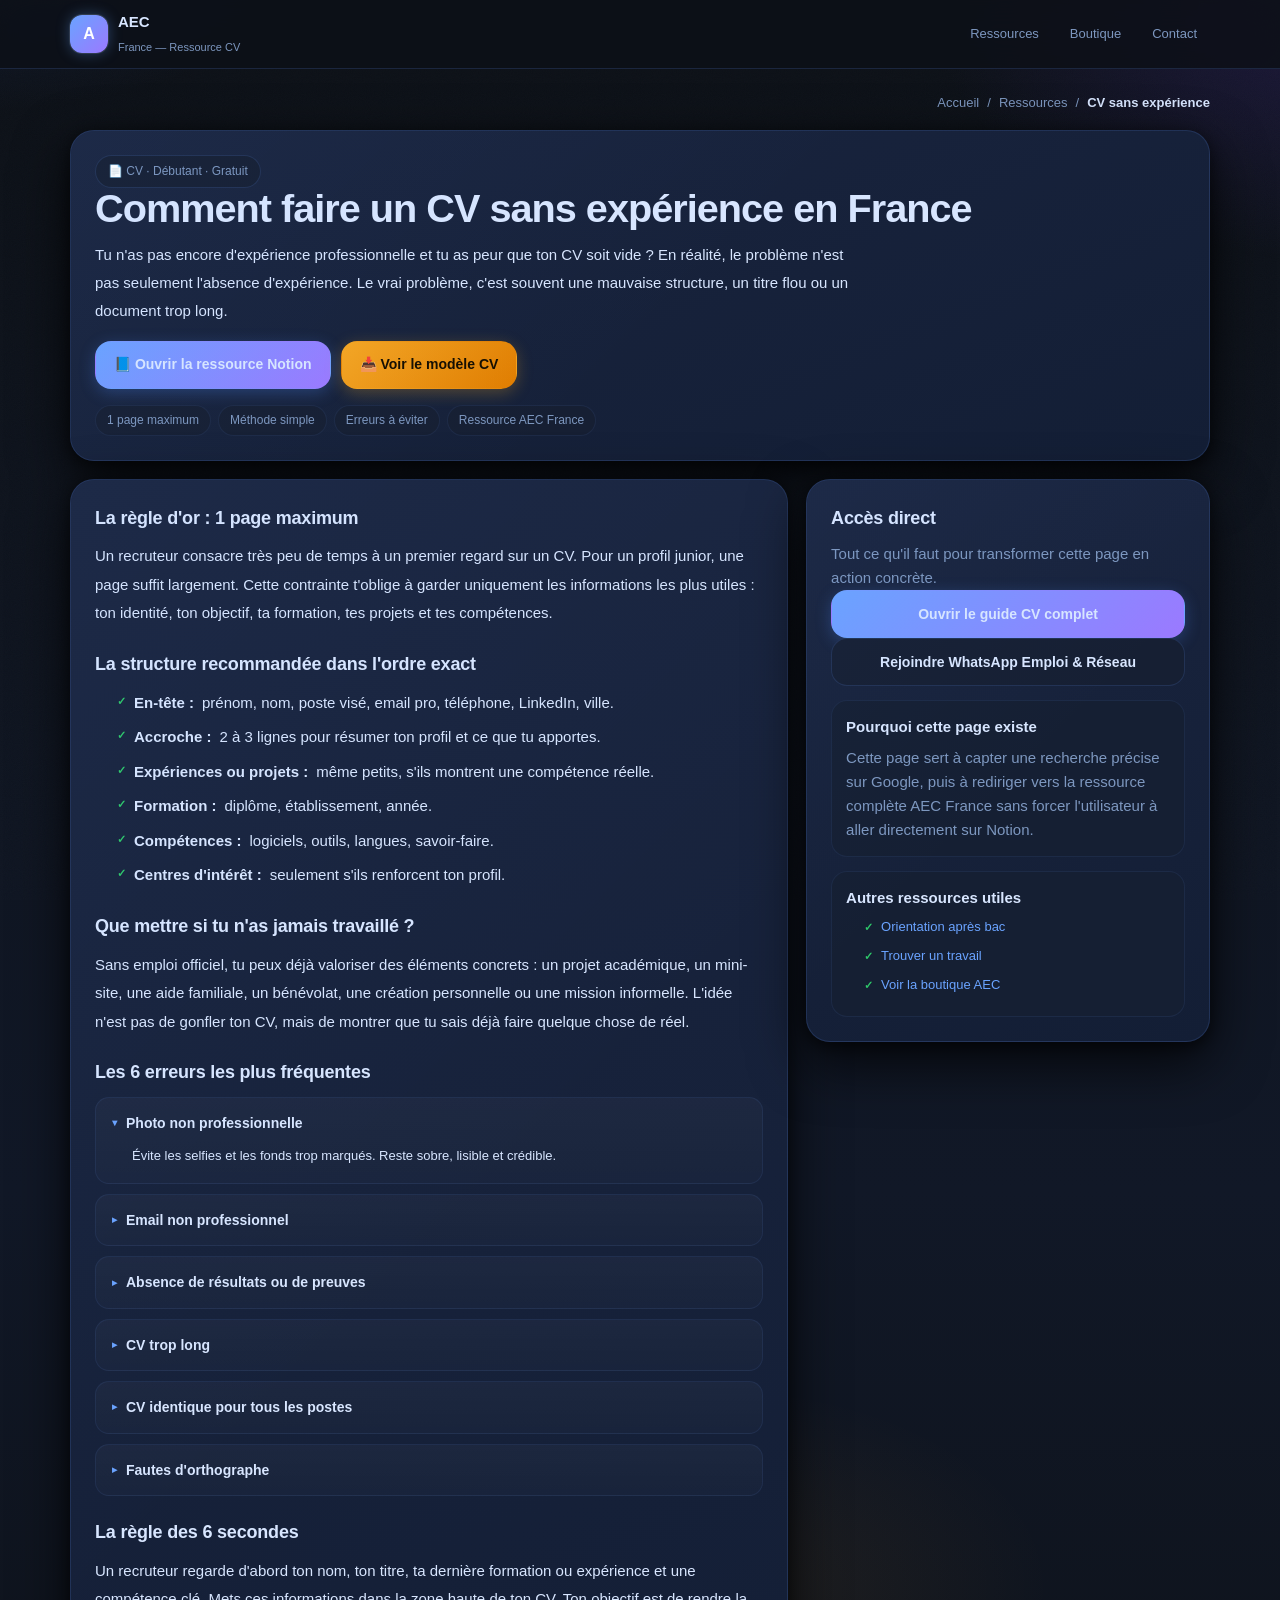
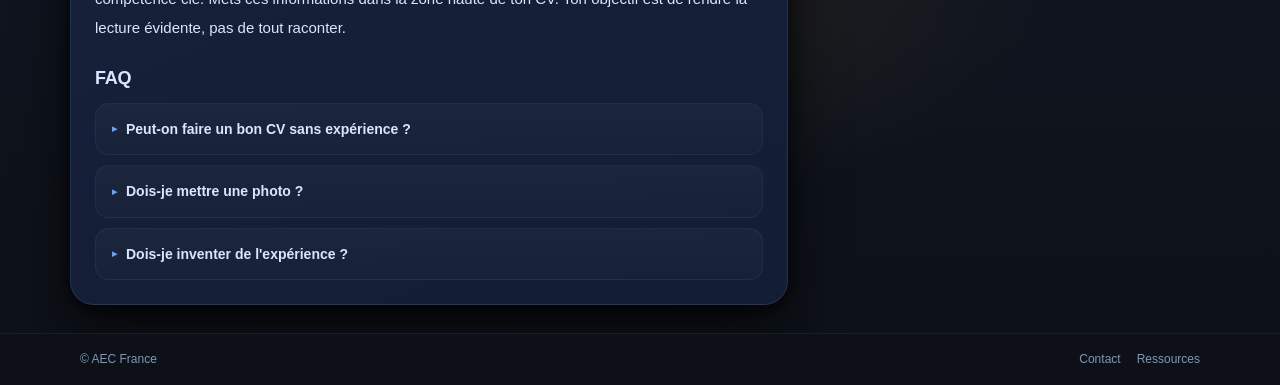
==== pages/cv-sans-experience.html @ b90a09a0 "fusion main dans dev" ====
<!doctype html>
<html lang="fr">
<head>
  <meta charset="utf-8" />
  <meta name="viewport" content="width=device-width, initial-scale=1" />

  <!-- SEO principal : mot-clé exact + promesse claire -->
  <title>CV sans expérience en France | Modèle gratuit + méthode simple</title>
  <meta name="description" content="Comment faire un CV sans expérience en France : structure en 1 page, erreurs à éviter, modèle gratuit à télécharger et méthode AEC France." />
  <meta name="robots" content="index, follow, max-image-preview:large" />
  <link rel="canonical" href="https://brice96940.github.io/AEC-France/pages/cv-sans-experience.html" />

  <!-- Open Graph / partage WhatsApp, Facebook, LinkedIn -->
  <meta property="og:type" content="article" />
  <meta property="og:title" content="CV sans expérience en France | Modèle gratuit + méthode" />
  <meta property="og:description" content="Une méthode simple pour créer un CV clair, crédible et efficace, même sans expérience." />
  <meta property="og:url" content="https://brice96940.github.io/AEC-France/pages/cv-sans-experience.html" />
  <meta property="og:image" content="https://brice96940.github.io/AEC-France/preview.jpg" />
  <meta name="twitter:card" content="summary_large_image" />

  <link rel="stylesheet" href="../css/style.css" />
  <script async src="https://www.googletagmanager.com/gtag/js?id=G-3CMKMB7J42"></script>
  <script src="../js/tracking.js" defer></script>

  <!-- Données structurées : article + FAQ pour enrichir le SEO -->
  <script type="application/ld+json">
  {
    "@context": "https://schema.org",
    "@graph": [
      {
        "@type": "Article",
        "headline": "CV sans expérience en France",
        "description": "Méthode simple pour faire un CV sans expérience : structure, erreurs à éviter et modèle gratuit.",
        "author": {
          "@type": "Person",
          "name": "Brice Awoumpe"
        },
        "publisher": {
          "@type": "Organization",
          "name": "AEC France"
        },
        "mainEntityOfPage": "https://brice96940.github.io/AEC-France/pages/cv-sans-experience.html"
      },
      {
        "@type": "FAQPage",
        "mainEntity": [
          {
            "@type": "Question",
            "name": "Peut-on faire un bon CV sans expérience ?",
            "acceptedAnswer": {
              "@type": "Answer",
              "text": "Oui. Un bon CV sans expérience met en avant la formation, les projets, les compétences réelles et une structure claire en une page."
            }
          },
          {
            "@type": "Question",
            "name": "Combien de pages pour un CV débutant ?",
            "acceptedAnswer": {
              "@type": "Answer",
              "text": "Une seule page. C'est le format le plus lisible et le plus adapté pour un profil junior ou étudiant."
            }
          }
        ]
      }
    ]
  }
  </script>
</head>
<body>
  <a class="skip" href="#main">Aller au contenu</a>

  <!-- Header simple : on ramène vers la home pour garder le squelette global cohérent -->
  <header class="topbar">
    <div class="topbar-inner">
      <a class="brand" href="../index.html#/accueil" data-track="seo_cv_brand" data-link-kind="internal">
        <span class="logo" aria-hidden="true">A</span>
        <div class="brand-t">
          <b>AEC</b>
          <span class="sub">France — Ressource CV</span>
        </div>
      </a>
      <nav aria-label="Navigation secondaire">
        <a class="tab" href="../index.html#/ressources" data-track="seo_cv_nav_ressources" data-link-kind="internal">Ressources</a>
        <a class="tab" href="../index.html#/boutique" data-track="seo_cv_nav_boutique" data-link-kind="internal">Boutique</a>
        <a class="tab" href="../index.html#/contact" data-track="seo_cv_nav_contact" data-link-kind="internal">Contact</a>
      </nav>
    </div>
  </header>

  <main class="wrap z1 seo-page" id="main">
    <!-- Fil d'Ariane : bon pour UX + SEO -->
    <nav class="breadcrumbs" aria-label="Fil d'Ariane">
      <a href="../index.html#/accueil" data-track="seo_cv_breadcrumb_home" data-link-kind="internal">Accueil</a>
      <span>/</span>
      <a href="../index.html#/ressources" data-track="seo_cv_breadcrumb_resources" data-link-kind="internal">Ressources</a>
      <span>/</span>
      <strong>CV sans expérience</strong>
    </nav>

    <section class="surface seo-hero">
      <span class="pill">📄 CV · Débutant · Gratuit</span>
      <h1>Comment faire un CV sans expérience en France</h1>
      <p class="lead">
        Tu n'as pas encore d'expérience professionnelle et tu as peur que ton CV soit vide ?
        En réalité, le problème n'est pas seulement l'absence d'expérience. Le vrai problème,
        c'est souvent une mauvaise structure, un titre flou ou un document trop long.
      </p>
      <div class="row hero-cta-row">
        <a
          class="btn primary"
          href="https://www.notion.so/Emploi-CV-323e2b4c1673809f8ff2cb8cb9d68da5?pvs=21"
          target="_blank"
          rel="noopener"
          data-track="seo_cv_open_notion"
          data-link-kind="notion"
        >
          📘 Ouvrir la ressource Notion
        </a>
        <a
          class="btn accent"
          href="https://www.notion.so/Emploi-CV-323e2b4c1673809f8ff2cb8cb9d68da5?pvs=21"
          target="_blank"
          rel="noopener"
          data-track="seo_cv_download_model"
          data-link-kind="download"
        >
          📥 Voir le modèle CV
        </a>
      </div>
      <div class="tags seo-tags">
        <span class="tag">1 page maximum</span>
        <span class="tag">Méthode simple</span>
        <span class="tag">Erreurs à éviter</span>
        <span class="tag">Ressource AEC France</span>
      </div>
    </section>

    <div class="seo-grid">
      <article class="surface seo-content">
        <section>
          <h2>La règle d'or : 1 page maximum</h2>
          <p>
            Un recruteur consacre très peu de temps à un premier regard sur un CV. Pour un profil
            junior, une page suffit largement. Cette contrainte t'oblige à garder uniquement les
            informations les plus utiles : ton identité, ton objectif, ta formation, tes projets et
            tes compétences.
          </p>
        </section>

        <section>
          <h2>La structure recommandée dans l'ordre exact</h2>
          <ol class="seo-list">
            <li><strong>En-tête :</strong> prénom, nom, poste visé, email pro, téléphone, LinkedIn, ville.</li>
            <li><strong>Accroche :</strong> 2 à 3 lignes pour résumer ton profil et ce que tu apportes.</li>
            <li><strong>Expériences ou projets :</strong> même petits, s'ils montrent une compétence réelle.</li>
            <li><strong>Formation :</strong> diplôme, établissement, année.</li>
            <li><strong>Compétences :</strong> logiciels, outils, langues, savoir-faire.</li>
            <li><strong>Centres d'intérêt :</strong> seulement s'ils renforcent ton profil.</li>
          </ol>
        </section>

        <section>
          <h2>Que mettre si tu n'as jamais travaillé ?</h2>
          <p>
            Sans emploi officiel, tu peux déjà valoriser des éléments concrets : un projet académique,
            un mini-site, une aide familiale, un bénévolat, une création personnelle ou une mission
            informelle. L'idée n'est pas de gonfler ton CV, mais de montrer que tu sais déjà faire
            quelque chose de réel.
          </p>
        </section>

        <section>
          <h2>Les 6 erreurs les plus fréquentes</h2>
          <div class="faq-list">
            <details open>
              <summary>Photo non professionnelle</summary>
              <p>Évite les selfies et les fonds trop marqués. Reste sobre, lisible et crédible.</p>
            </details>
            <details>
              <summary>Email non professionnel</summary>
              <p>Utilise une adresse simple du type prenom.nom@gmail.com.</p>
            </details>
            <details>
              <summary>Absence de résultats ou de preuves</summary>
              <p>Mets des actions concrètes : projet mené, document produit, outil maîtrisé, résultat obtenu.</p>
            </details>
            <details>
              <summary>CV trop long</summary>
              <p>Une page. Toujours. Surtout pour un profil junior.</p>
            </details>
            <details>
              <summary>CV identique pour tous les postes</summary>
              <p>Adapte au moins le titre visé, l'accroche et les mots-clés principaux.</p>
            </details>
            <details>
              <summary>Fautes d'orthographe</summary>
              <p>Fais toujours relire le document avant envoi. Une faute peut casser la crédibilité.</p>
            </details>
          </div>
        </section>

        <section>
          <h2>La règle des 6 secondes</h2>
          <p>
            Un recruteur regarde d'abord ton nom, ton titre, ta dernière formation ou expérience et une
            compétence clé. Mets ces informations dans la zone haute de ton CV. Ton objectif est de rendre
            la lecture évidente, pas de tout raconter.
          </p>
        </section>

        <section>
          <h2>FAQ</h2>
          <div class="faq-list">
            <details>
              <summary>Peut-on faire un bon CV sans expérience ?</summary>
              <p>Oui. Avec une structure claire, des projets crédibles et des compétences bien présentées.</p>
            </details>
            <details>
              <summary>Dois-je mettre une photo ?</summary>
              <p>Ce n'est pas obligatoire partout, mais si tu en mets une, elle doit être sobre et professionnelle.</p>
            </details>
            <details>
              <summary>Dois-je inventer de l'expérience ?</summary>
              <p>Non. Il vaut mieux valoriser honnêtement des projets réels plutôt que mentir.</p>
            </details>
          </div>
        </section>
      </article>

      <aside class="surface seo-sidebar">
        <h2>Accès direct</h2>
        <p class="muted">Tout ce qu'il faut pour transformer cette page en action concrète.</p>

        <a
          class="btn primary block"
          href="https://www.notion.so/Emploi-CV-323e2b4c1673809f8ff2cb8cb9d68da5?pvs=21"
          target="_blank"
          rel="noopener"
          data-track="seo_cv_sidebar_notion"
          data-link-kind="notion"
        >
          Ouvrir le guide CV complet
        </a>

        <a
          class="btn ghost block"
          href="https://chat.whatsapp.com/JfN5sIHdATXJtIuHVyPffW"
          target="_blank"
          rel="noopener"
          data-track="seo_cv_sidebar_whatsapp"
          data-link-kind="whatsapp"
        >
          Rejoindre WhatsApp Emploi & Réseau
        </a>

        <div class="panel mini seo-note">
          <h3>Pourquoi cette page existe</h3>
          <p class="muted">
            Cette page sert à capter une recherche précise sur Google, puis à rediriger vers la
            ressource complète AEC France sans forcer l'utilisateur à aller directement sur Notion.
          </p>
        </div>

        <div class="panel mini seo-note">
          <h3>Autres ressources utiles</h3>
          <ul class="seo-links">
            <li><a href="./orientation-apres-bac.html" data-track="seo_cv_to_orientation" data-link-kind="internal">Orientation après bac</a></li>
            <li><a href="./trouver-travail.html" data-track="seo_cv_to_job" data-link-kind="internal">Trouver un travail</a></li>
            <li><a href="../index.html#/boutique" data-track="seo_cv_to_boutique" data-link-kind="internal">Voir la boutique AEC</a></li>
          </ul>
        </div>
      </aside>
    </div>
  </main>

  <footer class="foot z1">
    <div class="fi">
      <span>© AEC France</span>
      <div class="fl">
        <a href="../index.html#/contact" data-track="seo_cv_footer_contact" data-link-kind="internal">Contact</a>
        <a href="../index.html#/ressources" data-track="seo_cv_footer_resources" data-link-kind="internal">Ressources</a>
      </div>
    </div>
  </footer>
</body>
</html>
---- css/style.css ----
:root {
      --bg: #0d1117;
      --bg1: #111827;
      --bg2: #141e30;

      --text: #d8e6ff;
      --muted: #7d97bf;
      --subtle: rgba(180, 205, 245, 0.35);

      --card: #161f32;
      --card2: #121a2c;

      --line: rgba(80, 120, 200, 0.22);
      --line2: rgba(80, 120, 200, 0.12);

      --blue: #6aa3ff;
      --blue2: #9b79ff;
      --gold: #f5a623;
      --gold2: #e07d00;
      --green: #2ec96a;

      --fd: "Syne", sans-serif;
      --fb: "DM Sans", sans-serif;

      --r: 16px;
      --rl: 24px;
      --sh: 0 20px 55px rgba(0, 0, 0, 0.75), 0 4px 16px rgba(0, 0, 0, 0.55);
      --shm: 0 6px 20px rgba(0, 0, 0, 0.45);
      --max: 1120px;
      --tap: 44px;
      --tr: 0.16s cubic-bezier(0.4, 0, 0.2, 1);
    }

    *,
    *::before,
    *::after {
      box-sizing: border-box;
    }

    html {
      scroll-behavior: smooth;
    }

    body {
      margin: 0;
      font-family: var(--fb);
      font-size: 15px;
      color: var(--text);
      background: #0d1117;
      background-image:
        radial-gradient(ellipse 1000px 600px at -5% -10%, rgba(50, 90, 200, 0.28), transparent 52%),
        radial-gradient(ellipse 800px 500px at 105% 0%, rgba(100, 60, 220, 0.2), transparent 52%),
        radial-gradient(ellipse 600px 350px at 55% 80%, rgba(245, 166, 35, 0.08), transparent 58%),
        linear-gradient(180deg, #0d1117 0%, #111827 60%, #0d1117 100%);
      line-height: 1.6;
      -webkit-font-smoothing: antialiased;
      min-height: 100vh;
    }

    body::before {
      content: "";
      position: fixed;
      inset: 0;
      z-index: 0;
      pointer-events: none;
      opacity: 0.02;
      background-image: url("data:image/svg+xml,%3Csvg viewBox='0 0 200 200' xmlns='http://www.w3.org/2000/svg'%3E%3Cfilter id='n'%3E%3CfeTurbulence type='fractalNoise' baseFrequency='.85' numOctaves='4' stitchTiles='stitch'/%3E%3C/filter%3E%3Crect width='100%25' height='100%25' filter='url(%23n)'/%3E%3C/svg%3E");
      background-size: 180px;
    }

    a {
      color: inherit;
      text-decoration: none;
    }

    .z1 {
      position: relative;
      z-index: 1;
    }

    .wrap {
      max-width: var(--max);
      margin: 0 auto;
      padding: 18px 20px 28px;
    }

    .skip {
      position: absolute;
      left: -999px;
      top: auto;
      width: 1px;
      height: 1px;
      overflow: hidden;
    }

    .skip:focus {
      left: 12px;
      top: 10px;
      width: auto;
      height: auto;
      padding: 10px 14px;
      background: rgba(255, 255, 255, 0.1);
      border: 1px solid rgba(255, 255, 255, 0.2);
      border-radius: 10px;
      z-index: 999;
    }

    .topbar {
      position: sticky;
      top: 0;
      z-index: 100;
      backdrop-filter: blur(18px) saturate(1.4);
      -webkit-backdrop-filter: blur(18px) saturate(1.4);
      background: rgba(13, 17, 23, 0.88);
      border-bottom: 1px solid var(--line);
    }

    .topbar-inner {
      max-width: var(--max);
      margin: 0 auto;
      padding: 10px 20px;
      display: flex;
      align-items: center;
      justify-content: space-between;
      gap: 14px;
    }

    .brand {
      display: flex;
      gap: 10px;
      align-items: center;
      text-decoration: none;
    }

    .logo {
      width: 38px;
      height: 38px;
      border-radius: 12px;
      background: linear-gradient(135deg, var(--blue), var(--blue2));
      box-shadow: 0 0 0 1px rgba(255, 255, 255, 0.1), 0 0 14px rgba(100, 163, 255, 0.35);
      flex: 0 0 auto;
      display: flex;
      align-items: center;
      justify-content: center;
      font-family: var(--fd);
      font-weight: 800;
      font-size: 16px;
      color: #fff;
    }

    .brand-t b {
      font-family: var(--fd);
      font-size: 15px;
      font-weight: 800;
      display: block;
    }

    .brand-t .sub {
      color: var(--muted);
      font-size: 11px;
    }

    nav {
      display: flex;
      gap: 5px;
      flex-wrap: wrap;
      justify-content: flex-end;
    }

    .tab {
      padding: 8px 12px;
      border-radius: 999px;
      border: 1px solid transparent;
      background: transparent;
      color: var(--muted);
      font-family: var(--fb);
      font-weight: 500;
      font-size: 13px;
      transition: all var(--tr);
      min-height: var(--tap);
      display: inline-flex;
      align-items: center;
      cursor: pointer;
    }

    .tab:hover {
      color: var(--text);
      background: var(--card);
      border-color: var(--line);
    }

    .tab.active {
      color: var(--text);
      background: rgba(245, 166, 35, 0.14);
      border-color: rgba(245, 166, 35, 0.35);
      box-shadow: 0 0 0 3px rgba(255, 176, 32, 0.05);
    }

    .menu-btn {
      display: none;
      height: var(--tap);
      min-width: var(--tap);
      padding: 0 12px;
      border-radius: 10px;
      border: 1px solid var(--line);
      background: var(--card);
      color: var(--text);
      cursor: pointer;
      align-items: center;
      justify-content: center;
      gap: 7px;
      font-weight: 600;
      font-size: 13px;
      font-family: var(--fb);
      transition: all var(--tr);
    }

    .menu-btn:hover {
      border-color: rgba(255, 255, 255, 0.18);
      background: rgba(255, 255, 255, 0.07);
    }

    .menu-panel {
      display: none;
      border-top: 1px solid var(--line2);
      background: rgba(13, 17, 23, 0.96);
      padding: 10px 20px 14px;
    }

    .menu-panel.open {
      display: block;
    }

    .menu-grid {
      display: grid;
      grid-template-columns: 1fr 1fr;
      gap: 8px;
      max-width: var(--max);
      margin: 0 auto;
    }

    .view {
      display: none;
      animation: fade-in 0.2s ease;
    }

    .view.active {
      display: block;
    }

    @keyframes fade-in {
      from {
        opacity: 0;
        transform: translateY(5px);
      }

      to {
        opacity: 1;
        transform: none;
      }
    }

    .surface {
      background: linear-gradient(158deg, #1a2540, #131e35);
      border: 1px solid var(--line);
      border-radius: var(--rl);
      box-shadow: var(--sh);
      padding: 24px;
      position: relative;
      overflow: hidden;
    }

    .surface::before {
      content: "";
      position: absolute;
      inset: 0;
      background: linear-gradient(135deg, rgba(100, 160, 255, 0.04) 0%, transparent 55%);
      pointer-events: none;
      border-radius: inherit;
    }

    .surface.tight {
      padding: 20px;
    }

    .surface.compact-y {
      padding-top: 18px;
      padding-bottom: 18px;
    }

    .panel {
      background: #151f33;
      border: 1px solid var(--line2);
      border-radius: var(--r);
      padding: 18px;
      transition: border-color var(--tr), background var(--tr), transform var(--tr);
    }

    .panel:hover {
      border-color: var(--line);
      background: #1c2840;
      transform: translateY(-1px);
    }

    .panel.flat {
      background: #121b2e;
    }

    .panel.mini {
      padding: 14px;
    }

    .g2 {
      display: grid;
      grid-template-columns: 1.15fr 0.85fr;
      gap: 14px;
      align-items: start;
      margin-bottom: 0;
    }
    
    .sidebar-preview {
      width: 100%;
      display: block;
      border-radius: 12px;
      margin-top: 10px;
      border: 1px solid var(--line2);
      background: #0f1728;
    }

    .g2eq {
      display: grid;
      grid-template-columns: 1fr 1fr;
      gap: 14px;
      align-items: stretch;
      margin-bottom: 0;
    }

    .g3 {
      display: grid;
      grid-template-columns: repeat(3, 1fr);
      gap: 14px;
    }

    h1 {
      margin: 0 0 12px;
      font-family: var(--fd);
      font-size: clamp(26px, 3.1vw, 44px);
      font-weight: 800;
      letter-spacing: -1px;
      line-height: 1.04;
    }

    h2 {
      margin: 0 0 10px;
      font-family: var(--fd);
      font-size: 18px;
      font-weight: 700;
      letter-spacing: -0.2px;
    }

    h3 {
      margin: 0 0 7px;
      font-family: var(--fd);
      font-size: 15px;
      font-weight: 700;
    }

    p {
      margin: 0;
    }

    .muted {
      color: var(--muted);
    }

    .subtle {
      color: var(--subtle);
    }

    strong {
      color: var(--text);
    }

    .pill {
      display: inline-flex;
      align-items: center;
      gap: 7px;
      padding: 6px 12px;
      border-radius: 999px;
      border: 1px solid var(--line);
      background: #161f33;
      color: var(--muted);
      font-size: 12px;
      font-weight: 500;
      width: fit-content;
    }

    .badge {
      display: inline-flex;
      align-items: center;
      padding: 4px 10px;
      border-radius: 999px;
      font-size: 11px;
      font-weight: 700;
      letter-spacing: 0.2px;
      text-transform: uppercase;
      border: 1px solid var(--line);
      background: #161f33;
      color: var(--muted);
      width: fit-content;
    }

    .badge.best {
      border-color: rgba(255, 176, 32, 0.4);
      background: rgba(255, 176, 32, 0.1);
      color: var(--gold);
    }

    .badge.rec {
      border-color: rgba(79, 140, 255, 0.4);
      background: rgba(79, 140, 255, 0.1);
      color: var(--blue);
    }

    .row {
      display: flex;
      gap: 10px;
      flex-wrap: wrap;
      align-items: center;
    }

    .tags {
      display: flex;
      flex-wrap: wrap;
      gap: 7px;
      margin-top: 14px;
    }

    .tag {
      padding: 5px 11px;
      border-radius: 999px;
      border: 1px solid var(--line2);
      background: #161f33;
      color: var(--muted);
      font-size: 12px;
      font-weight: 500;
    }

    .btn {
      display: inline-flex;
      align-items: center;
      justify-content: center;
      gap: 8px;
      padding: 11px 18px;
      border-radius: var(--r);
      font-family: var(--fb);
      font-weight: 600;
      font-size: 14px;
      border: 1px solid transparent;
      cursor: pointer;
      transition: all var(--tr);
      min-height: var(--tap);
      user-select: none;
      -webkit-tap-highlight-color: transparent;
      text-align: center;
    }

    .btn:hover {
      transform: translateY(-1px);
    }

    .btn:active {
      transform: none;
    }

    .btn.primary {
      background: linear-gradient(135deg, var(--blue), var(--blue2));
      box-shadow: 0 4px 16px rgba(79, 140, 255, 0.28);
    }

    .btn.primary:hover {
      box-shadow: 0 6px 22px rgba(79, 140, 255, 0.4);
    }

    .btn.ghost {
      background: #161f33;
      border-color: var(--line);
    }

    .btn.ghost:hover {
      border-color: rgba(100, 163, 255, 0.35);
      background: #1e2e4a;
    }

    .btn.accent {
      background: linear-gradient(135deg, var(--gold), var(--gold2));
      color: #150e00;
      font-weight: 700;
      box-shadow: 0 4px 16px rgba(255, 176, 32, 0.26);
    }

    .btn.accent:hover {
      box-shadow: 0 6px 22px rgba(255, 176, 32, 0.38);
    }

    .btn.good {
      background: rgba(46, 201, 106, 0.14);
      border-color: rgba(46, 201, 106, 0.32);
      color: var(--green);
    }

    .btn.good:hover {
      background: rgba(46, 201, 106, 0.22);
    }

    .btn.block {
      width: 100%;
    }

    .price {
      font-family: var(--fd);
      font-size: 36px;
      font-weight: 800;
      letter-spacing: -1.5px;
      margin: 7px 0 5px;
      background: linear-gradient(135deg, var(--text) 40%, var(--muted));
      -webkit-background-clip: text;
      -webkit-text-fill-color: transparent;
      background-clip: text;
    }

    .hero-shell {
      display: grid;
      grid-template-columns: 1.08fr 0.92fr;
      gap: 14px;
      margin-top: 18px;
    }

    .hero-card {
      background: linear-gradient(180deg, rgba(255, 255, 255, 0.03), rgba(255, 255, 255, 0.01));
      border: 1px solid var(--line2);
      border-radius: 18px;
      padding: 16px;
    }

    .hero-illus {
      display: grid;
      grid-template-columns: 1fr 1fr;
      gap: 10px;
      margin-top: 14px;
    }

    .kpi {
      border-radius: 16px;
      border: 1px solid var(--line2);
      background: #131e32;
      padding: 14px 16px;
    }

    .kpi b {
      font-family: var(--fd);
      font-size: 15px;
      font-weight: 700;
      display: block;
      margin-bottom: 5px;
    }

    .kpi .muted {
      font-size: 12px;
      line-height: 1.5;
    }

    .impact-strip {
      display: grid;
      grid-template-columns: repeat(3, 1fr);
      gap: 10px;
      margin-top: 14px;
    }

    .impact-box {
      padding: 14px 15px;
      border-radius: 18px;
      border: 1px solid var(--line2);
      background: #131d31;
    }

    .impact-line {
      display: flex;
      align-items: baseline;
      gap: 10px;
    }

    .impact-num {
      font-family: var(--fd);
      font-weight: 800;
      font-size: 30px;
      line-height: 1;
      letter-spacing: -1px;
    }

    .quick-stack {
      display: flex;
      flex-direction: column;
      gap: 10px;
    }

    .quick-info {
      display: grid;
      gap: 10px;
      margin-top: 12px;
    }

    .hr {
      border: 0;
      border-top: 1px solid var(--line2);
      margin: 18px 0;
    }

    .banner {
      display: flex;
      align-items: flex-start;
      gap: 10px;
      background: rgba(245, 166, 35, 0.1);
      border: 1px solid rgba(245, 166, 35, 0.28);
      border-radius: 12px;
      padding: 11px 14px;
      color: var(--gold);
      font-size: 13px;
      margin-bottom: 13px;
    }

    .p-rec {
      border-color: rgba(100, 163, 255, 0.3) !important;
      background: linear-gradient(158deg, #1a2b50, #16223c) !important;
    }

    .p-rec:hover {
      border-color: rgba(100, 163, 255, 0.5) !important;
    }

    .snum {
      width: 30px;
      height: 30px;
      border-radius: 50%;
      flex: 0 0 30px;
      display: flex;
      align-items: center;
      justify-content: center;
      font-family: var(--fd);
      font-weight: 800;
      font-size: 13px;
      background: linear-gradient(135deg, var(--blue), var(--blue2));
      box-shadow: 0 0 10px rgba(79, 140, 255, 0.26);
      margin-bottom: 10px;
    }

    details {
      border: 1px solid var(--line2);
      background: #131e32;
      border-radius: var(--r);
      padding: 13px 16px;
      transition: border-color var(--tr), background var(--tr);
    }

    details:hover {
      border-color: var(--line);
      background: #1a2840;
    }

    details[open] {
      border-color: rgba(100, 163, 255, 0.28);
      background: rgba(100, 163, 255, 0.07);
    }

    summary {
      cursor: pointer;
      font-weight: 600;
      font-size: 14px;
      list-style: none;
      display: flex;
      align-items: center;
      gap: 9px;
    }

    summary::-webkit-details-marker {
      display: none;
    }

    summary::before {
      content: "▸";
      color: var(--blue);
      font-size: 10px;
      flex: 0 0 auto;
      transition: transform var(--tr);
    }

    details[open] summary::before {
      transform: rotate(90deg);
    }

    details p {
      margin: 9px 0 0;
      color: var(--muted);
      font-size: 13px;
      padding-left: 20px;
    }

    ul {
      margin: 10px 0 0;
      padding: 0;
      list-style: none;
      color: var(--muted);
      font-size: 13px;
    }

    li {
      margin: 6px 0;
      display: flex;
      align-items: flex-start;
      gap: 8px;
    }

    li::before {
      content: "✓";
      color: var(--green);
      font-size: 11px;
      margin-top: 2px;
      flex: 0 0 auto;
      font-weight: 700;
    }

    .steps-list {
      margin: 8px 0 16px;
      padding-left: 18px;
      color: var(--muted);
      font-size: 14px;
    }

    .steps-list li {
      display: list-item;
      margin: 5px 0;
    }

    .steps-list li::before {
      content: none;
    }

    .home-flow {
      display: grid;
      gap: 10px;
    }

    .home-flow > * {
      margin: 0;
    }

    .testimonial-section {
      margin-top: 0;
      padding-top: 18px;
    }

    footer {
      border-top: 1px solid var(--line2);
      background: #0d1117;
      padding: 16px 20px;
    }

    .fi {
      max-width: var(--max);
      margin: 0 auto;
      display: flex;
      justify-content: space-between;
      gap: 12px;
      flex-wrap: wrap;
      align-items: center;
      font-size: 12px;
      color: var(--muted);
    }

    .fl {
      display: flex;
      gap: 16px;
      flex-wrap: wrap;
    }

    .fl a {
      color: var(--muted);
      transition: color var(--tr);
    }

    .fl a:hover {
      color: var(--text);
    }

    :focus-visible {
      outline: 2px solid rgba(79, 140, 255, 0.55);
      outline-offset: 2px;
      border-radius: 8px;
    }

    @media (max-width: 980px) {
      .g2,
      .g2eq,
      .hero-shell {
        grid-template-columns: 1fr;
      }

      .g3 {
        grid-template-columns: 1fr 1fr;
      }

      .impact-strip {
        grid-template-columns: 1fr;
      }

      nav {
        display: none;
      }

      .menu-btn {
        display: inline-flex;
      }

      .home-flow {
        gap: 12px;
      }
    }

    @media (max-width: 600px) {
      .g3 {
        grid-template-columns: 1fr;
      }

      .hero-illus {
        grid-template-columns: 1fr;
      }

      .surface {
        padding: 18px;
      }

      h1 {
        font-size: clamp(22px, 7vw, 32px);
      }

      .row .btn {
        width: 100%;
      }
    }

    @media (prefers-reduced-motion: reduce) {
      html {
        scroll-behavior: auto;
      }

      .btn,
      .tab,
      .panel,
      details {
        transition: none;
      }

      .view {
        animation: none;
      }
    }

/* --- Optimisations 2026 --- */
img, svg { max-width: 100%; height: auto; }
html { text-size-adjust: 100%; }
body { overflow-x: hidden; }
.btn { min-height: 48px; display: inline-flex; align-items: center; justify-content: center; text-align: center; }
.panel, .surface, .hero-card, .card { scroll-margin-top: 88px; }
@media (max-width: 900px) {
  .wrap { padding-inline: 16px; }
  .topbar-inner { padding-inline: 16px; }
}
@media (max-width: 640px) {
  body { font-size: 16px; }
  h1 { font-size: clamp(1.95rem, 8vw, 2.7rem) !important; line-height: 1.1; }
  h2 { font-size: clamp(1.35rem, 6vw, 1.85rem) !important; }
  .g2, .g3, .g4 { grid-template-columns: 1fr !important; }
  .btn.block, .btn { width: 100%; }
}
@media (min-width: 1280px) {
  .wrap, .topbar-inner { max-width: 1180px; }
}

/* ==========================================================
   PAGES SEO PREMIUM
   - Blocs dédiés aux pages SEO séparées
   - Garde la même identité visuelle que la home
   - Lisible sur mobile / tablette / desktop
   ========================================================== */

.seo-page {
  padding-top: 20px;
}

.breadcrumbs {
  display: flex;
  flex-wrap: wrap;
  gap: 8px;
  align-items: center;
  color: var(--muted);
  font-size: 13px;
  margin: 4px 0 16px;
}

.breadcrumbs a {
  color: var(--muted);
  transition: color var(--tr);
}

.breadcrumbs a:hover {
  color: var(--text);
}

.seo-hero {
  margin-bottom: 18px;
}

.lead {
  font-size: 15px;
  line-height: 1.85;
  color: var(--text);
  max-width: 760px;
}

.hero-cta-row {
  margin-top: 16px;
}

.seo-tags {
  margin-top: 16px;
}

.seo-grid {
  display: grid;
  grid-template-columns: minmax(0, 1.6fr) minmax(280px, 0.9fr);
  gap: 18px;
  align-items: start;
}

.seo-content section + section {
  margin-top: 22px;
}

.seo-content p,
.seo-content li {
  line-height: 1.9;
}

.seo-list {
  margin: 0;
  padding-left: 22px;
}

.seo-list.bullets {
  list-style: disc;
}

.seo-sidebar {
  position: sticky;
  top: 88px;
}

.seo-note {
  margin-top: 14px;
}

.seo-links {
  margin: 0;
  padding-left: 18px;
}

.seo-links li + li {
  margin-top: 8px;
}

.seo-links a {
  color: var(--blue);
}

.seo-links a:hover {
  text-decoration: underline;
}

/* FAQ : bonne lisibilité + bon taux de scroll */
.faq-list {
  display: grid;
  gap: 10px;
}

.faq-list details {
  background: linear-gradient(180deg, rgba(255,255,255,0.03), rgba(255,255,255,0.015));
  border: 1px solid var(--line2);
  border-radius: 14px;
  padding: 14px 16px;
}

.faq-list summary {
  cursor: pointer;
  font-weight: 700;
  font-family: var(--fd);
}

.faq-list p {
  margin: 10px 0 0;
  color: var(--text);
}

/* Carte premium dans la section ressources de la home */
.seo-card {
  border: 1px solid var(--line);
  background: linear-gradient(180deg, rgba(255,255,255,0.03), rgba(255,255,255,0.015));
}

/* Responsive */
@media (max-width: 980px) {
  .seo-grid {
    grid-template-columns: 1fr;
  }

  .seo-sidebar {
    position: static;
    top: auto;
  }
}

@media (max-width: 640px) {
  .breadcrumbs {
    font-size: 12px;
  }

  .lead {
    font-size: 14px;
  }
}
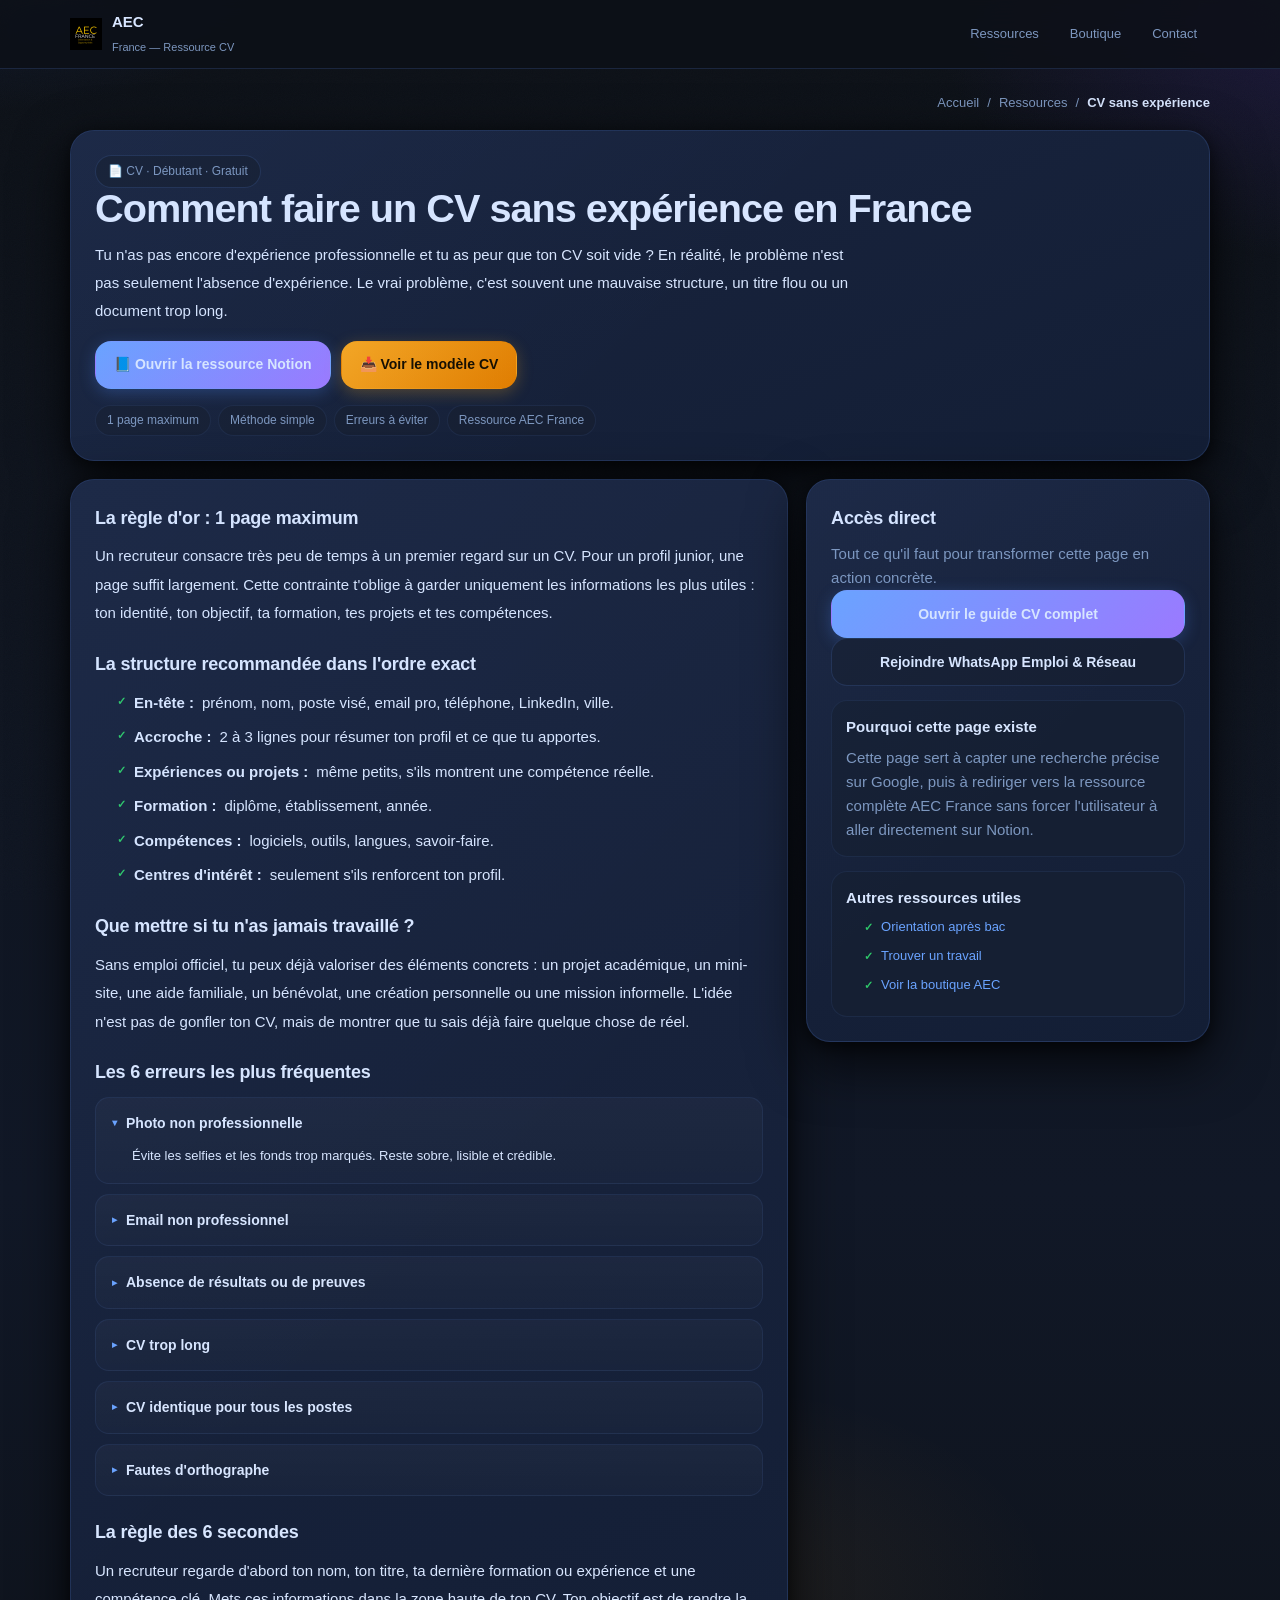
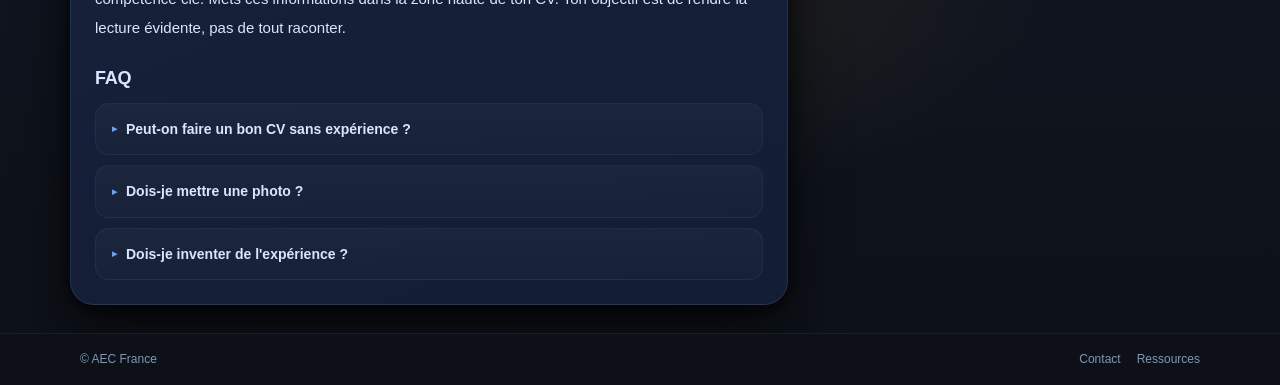
==== commit 8ee981cb: "mise a jour" ====
--- a/pages/cv-sans-experience.html
+++ b/pages/cv-sans-experience.html
@@ -15,10 +15,12 @@
   <meta property="og:title" content="CV sans expérience en France | Modèle gratuit + méthode" />
   <meta property="og:description" content="Une méthode simple pour créer un CV clair, crédible et efficace, même sans expérience." />
   <meta property="og:url" content="https://brice96940.github.io/AEC-France/pages/cv-sans-experience.html" />
-  <meta property="og:image" content="https://brice96940.github.io/AEC-France/preview.jpg" />
+  <meta property="og:image" content="https://brice96940.github.io/AEC-France/../preview.png" />
   <meta name="twitter:card" content="summary_large_image" />
 
   <link rel="stylesheet" href="../css/style.css" />
+  <link rel="icon" type="image/png" href="../logo_2.png">
+  <link rel="apple-touch-icon" href="../logo_2.png">
   <script async src="https://www.googletagmanager.com/gtag/js?id=G-3CMKMB7J42"></script>
   <script src="../js/tracking.js" defer></script>
 
@@ -73,7 +75,7 @@
   <header class="topbar">
     <div class="topbar-inner">
       <a class="brand" href="../index.html#/accueil" data-track="seo_cv_brand" data-link-kind="internal">
-        <span class="logo" aria-hidden="true">A</span>
+        <img src="../logo_2.png" alt="AEC France" class="logo-img">
         <div class="brand-t">
           <b>AEC</b>
           <span class="sub">France — Ressource CV</span>
